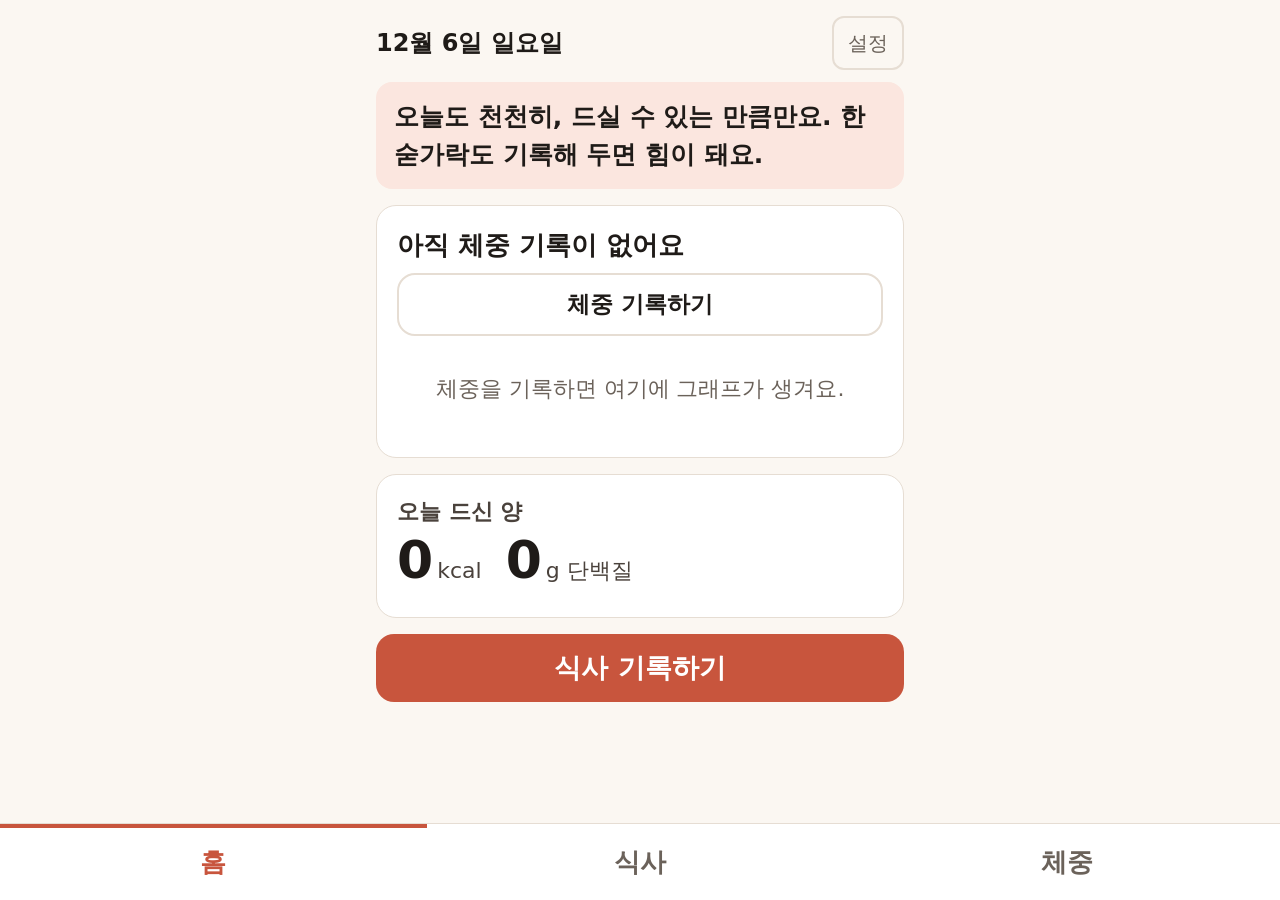
==== index.html @ 5f72e9cb "식사·체중 기록 앱 (PWA) - 홈: 지금 체중, 목표까지 남은 양, 체중 그래프, 오늘 드신 칼로리·단백질과 칭찬 - 식사 기록: 음식 검색, 즐겨찾기, 양 고르기(그릇/그램)" ====
<!doctype html>
<html lang="ko">
<head>
  <meta charset="utf-8">
  <meta name="viewport" content="width=device-width, initial-scale=1, viewport-fit=cover">
  <title>엄마 식사 기록</title>
  <meta name="theme-color" content="#c8553d">
  <link rel="manifest" href="manifest.webmanifest">
  <link rel="icon" href="icons/icon-192.png">
  <link rel="apple-touch-icon" href="icons/icon-192.png">
  <meta name="apple-mobile-web-app-capable" content="yes">
  <meta name="apple-mobile-web-app-title" content="식사 기록">
  <link rel="stylesheet" href="app.css">
</head>
<body>
  <main id="view" class="view"></main>
  <div id="sheet" class="sheet" hidden></div>
  <div id="toast" class="toast" role="status" aria-live="polite" hidden></div>
  <nav class="tabbar" aria-label="메뉴">
    <a href="#home">홈</a>
    <a href="#meal">식사</a>
    <a href="#weight">체중</a>
  </nav>
  <script type="module" src="js/app.js"></script>
</body>
</html>
---- app.css ----
:root {
  --bg: #fbf7f2;
  --surface: #ffffff;
  --ink: #1f1b18;
  --ink-2: #4a423c;
  --muted: #6b625a;
  --line: #e6ddd3;
  --accent: #c8553d;
  --accent-ink: #ffffff;
  --accent-soft: #fbe6df;
  --chart-line: #2f6f8f;
  --goal-band: #d8ecd9;
  --goal-ink: #2e6b35;
  --k-low-bg: #e3f1e4;   --k-low: #245c2b;
  --k-mid-bg: #fdf1d6;   --k-mid: #6d4f00;
  --k-high-bg: #fde3dc;  --k-high: #8a2b16;
  --k-unk-bg: #ececec;   --k-unk: #444444;
  color-scheme: light;
}
@media (prefers-color-scheme: dark) {
  :root:not([data-theme="light"]) {
    --bg: #1b1816; --surface: #26221f; --ink: #f4eee8; --ink-2: #ddd4cb; --muted: #b3a89d;
    --line: #3d3631; --accent: #e07a62; --accent-ink: #1b1816; --accent-soft: #3a2621;
    --chart-line: #7fbfdc; --goal-band: #233a26; --goal-ink: #9fd6a5;
    --k-low-bg: #1f3522; --k-low: #a8dcae; --k-mid-bg: #3a3017; --k-mid: #f0d590;
    --k-high-bg: #43221a; --k-high: #f6b2a0; --k-unk-bg: #333; --k-unk: #ddd;
    color-scheme: dark;
  }
}

* { box-sizing: border-box; }
html { font-size: 20px; -webkit-text-size-adjust: 100%; }
body {
  margin: 0;
  background: var(--bg);
  color: var(--ink);
  font-family: system-ui, -apple-system, "Apple SD Gothic Neo", "Malgun Gothic", "Noto Sans KR", sans-serif;
  font-size: 1.1rem;  /* 22px */
  line-height: 1.5;
  word-break: keep-all;
}
body.sheet-open { overflow: hidden; }

.view {
  max-width: 560px;
  margin: 0 auto;
  padding: 16px 16px calc(110px + env(safe-area-inset-bottom));
}
h1 { font-size: 1.6rem; margin: 8px 0 16px; }
h2 { font-size: 1.25rem; margin: 24px 0 10px; }
.card h2:first-child { margin-top: 0; }
p { margin: 0 0 8px; }
.muted { color: var(--muted); }
.small { font-size: 0.95rem; }

.top { display: flex; align-items: center; justify-content: space-between; gap: 12px; }
.top h1 { margin: 8px 0; }
.date { font-size: 1.2rem; font-weight: 700; margin: 0; }
.settings-link {
  color: var(--muted); font-size: 1rem; text-decoration: none;
  padding: 10px 14px; border: 2px solid var(--line); border-radius: 12px; min-height: 48px;
  display: inline-flex; align-items: center;
}

.cheer {
  font-size: 1.25rem; font-weight: 600; line-height: 1.5;
  background: var(--accent-soft); color: var(--ink);
  padding: 16px 18px; border-radius: 16px; margin: 12px 0 16px;
}

.card {
  background: var(--surface); border: 1px solid var(--line); border-radius: 20px;
  padding: 20px; margin-bottom: 16px;
}
.label { font-size: 1.1rem; color: var(--ink-2); font-weight: 600; margin-bottom: 4px; }
.label .sub { font-weight: 400; color: var(--muted); font-size: 1rem; }
.big-label { font-size: 1.3rem; font-weight: 700; }
.hero { margin: 0; line-height: 1.1; }
.hero b { font-size: 3.6rem; font-variant-numeric: tabular-nums; }
.hero span { font-size: 1.6rem; margin-left: 4px; color: var(--ink-2); }
.goal-line { font-size: 1.2rem; margin: 8px 0 4px; }
.goal-line b { color: var(--accent); font-size: 1.45rem; }

.totals { display: flex; gap: 24px; flex-wrap: wrap; margin: 4px 0 8px; }
.totals b { font-size: 2.6rem; font-variant-numeric: tabular-nums; line-height: 1.1; }
.totals span { font-size: 1.1rem; margin-left: 4px; color: var(--ink-2); }
.praise { font-size: 1.2rem; font-weight: 700; color: var(--goal-ink); }
.compare { color: var(--muted); font-size: 1rem; }

/* 버튼 */
.btn {
  display: flex; align-items: center; justify-content: center; width: 100%;
  min-height: 68px; padding: 12px 18px; border-radius: 18px;
  font: inherit; font-size: 1.35rem; font-weight: 700; text-decoration: none; cursor: pointer;
  border: 2px solid transparent;
}
.btn-primary { background: var(--accent); color: var(--accent-ink); margin: 16px 0 8px; }
.btn-secondary { background: var(--surface); color: var(--ink); border-color: var(--line); margin: 8px 0; font-size: 1.15rem; min-height: 60px; }
.btn-text {
  background: none; border: none; color: var(--muted); font: inherit; font-size: 1rem;
  text-decoration: underline; padding: 12px 8px; min-height: 48px; cursor: pointer;
}
button:focus-visible, a:focus-visible, input:focus-visible { outline: 3px solid var(--chart-line); outline-offset: 2px; }

.chips { display: flex; flex-wrap: wrap; gap: 10px; margin: 6px 0 8px; }
.chip {
  min-height: 56px; padding: 8px 18px; border-radius: 28px; font: inherit; font-size: 1.15rem;
  background: var(--surface); color: var(--ink); border: 2px solid var(--line); cursor: pointer;
}
.chip.on { background: var(--accent); color: var(--accent-ink); border-color: var(--accent); font-weight: 700; }
.chips.small .chip { min-height: 48px; font-size: 1rem; padding: 6px 14px; }

/* 그래프 */
.chart-box { position: relative; margin-top: 12px; }
.chart { display: block; width: 100%; height: auto; touch-action: pan-y; }
.chart .grid { stroke: var(--line); stroke-width: 1; }
.chart .tick { fill: var(--muted); font-size: 16px; }
.chart .goal-band { fill: var(--goal-band); }
.chart .goal-label { fill: var(--goal-ink); font-size: 16px; font-weight: 700; }
.chart .line { fill: none; stroke: var(--chart-line); stroke-width: 3; stroke-linejoin: round; stroke-linecap: round; }
.chart .dot { fill: var(--chart-line); stroke: var(--surface); stroke-width: 2; }
.chart .focus { fill: none; stroke: var(--chart-line); stroke-width: 2.5; }
.chart .last-label { fill: var(--ink); font-size: 18px; font-weight: 700; }
.chart-tip {
  position: absolute; transform: translateX(-50%); pointer-events: none;
  background: var(--ink); color: var(--bg); padding: 6px 12px; border-radius: 10px;
  font-size: 1.05rem; font-weight: 700; white-space: nowrap;
}
.chart-empty { color: var(--muted); padding: 24px 0; text-align: center; }

/* 식사 */
.fav-grid { display: grid; grid-template-columns: 1fr 1fr; gap: 10px; }
.fav {
  min-height: 72px; padding: 10px; border-radius: 16px; font: inherit; font-size: 1.2rem; font-weight: 700;
  background: var(--surface); color: var(--ink); border: 2px solid var(--accent); cursor: pointer;
}
.search {
  width: 100%; min-height: 64px; padding: 12px 16px; font: inherit; font-size: 1.25rem;
  border: 2px solid var(--line); border-radius: 16px; background: var(--surface); color: var(--ink);
}
.results, .list, .serv-list { list-style: none; padding: 0; margin: 8px 0 0; }
.result {
  display: block; width: 100%; text-align: left; min-height: 64px; padding: 12px 14px;
  font: inherit; font-size: 1.2rem; color: var(--ink); background: var(--surface);
  border: 1px solid var(--line); border-radius: 14px; margin-bottom: 8px; cursor: pointer;
}
.rest { display: block; color: var(--muted); font-size: 1rem; font-weight: 400; }
.list li {
  display: flex; align-items: center; justify-content: space-between; gap: 8px;
  padding: 12px 0; border-bottom: 1px solid var(--line);
}
.li-main { display: flex; flex-direction: column; gap: 2px; }
.li-main span { color: var(--ink-2); font-size: 1rem; }

.kbadge { display: inline-block; align-self: flex-start; padding: 2px 12px; border-radius: 12px; font-size: 0.95rem; font-weight: 700; margin-top: 4px; }
.k-low { background: var(--k-low-bg); color: var(--k-low); }
.k-mid { background: var(--k-mid-bg); color: var(--k-mid); }
.k-high { background: var(--k-high-bg); color: var(--k-high); }
.k-unknown { background: var(--k-unk-bg); color: var(--k-unk); }

/* 양 고르기 창 */
.sheet {
  position: fixed; inset: 0; z-index: 20; background: rgba(0, 0, 0, 0.45);
  display: flex; align-items: flex-end; justify-content: center;
}
.sheet[hidden] { display: none; }
.sheet-body {
  background: var(--bg); width: 100%; max-width: 560px; max-height: 100%; overflow-y: auto;
  border-radius: 24px 24px 0 0; padding: 20px 16px calc(20px + env(safe-area-inset-bottom));
}
.sheet-body h2 { margin: 0; font-size: 1.5rem; }
.sheet-body .label { margin-top: 14px; }
.amounts { display: grid; grid-template-columns: 1fr 1fr; gap: 10px; }
.amount {
  min-height: 72px; border-radius: 16px; font: inherit; font-size: 1.3rem; font-weight: 700;
  background: var(--surface); color: var(--ink); border: 2px solid var(--line); cursor: pointer;
  display: flex; flex-direction: column; align-items: center; justify-content: center;
}
.amount small { font-size: 0.9rem; font-weight: 400; color: var(--muted); }
.amount.on { border-color: var(--accent); background: var(--accent-soft); box-shadow: inset 0 0 0 2px var(--accent); }
.result-box { background: var(--surface); border-radius: 16px; padding: 14px 16px; margin-top: 14px; border: 1px solid var(--line); }
.result-box p:first-child { font-size: 1.25rem; }
.result-box b { font-size: 1.6rem; }
.knote { border-radius: 12px; padding: 10px 14px; margin: 10px 0 0; font-size: 1.1rem; font-weight: 600; }
.sheet-row { display: grid; grid-template-columns: 1fr 1fr; gap: 10px; }
.fine { margin-top: 12px; font-size: 1rem; }
.fine summary { color: var(--muted); min-height: 48px; display: flex; align-items: center; cursor: pointer; }
.fine label { display: block; margin: 8px 0; }

input[type="number"], .date-input {
  font: inherit; font-size: 1.15rem; padding: 8px 10px; min-height: 52px; width: 6.5em;
  border: 2px solid var(--line); border-radius: 12px; background: var(--surface); color: var(--ink);
}
.date-input { width: 100%; margin-bottom: 8px; }
.text-input {
  width: 100%; font: inherit; font-size: 1.15rem; padding: 8px 12px; min-height: 52px;
  border: 2px solid var(--line); border-radius: 12px; background: var(--surface); color: var(--ink);
}
.goal-line a { color: var(--accent); font-weight: 700; }

/* 체중 */
.stepper { display: flex; align-items: center; gap: 8px; margin: 6px 0 14px; }
.step {
  width: 64px; height: 64px; flex: none; border-radius: 50%; font-size: 2rem; line-height: 1;
  background: var(--surface); color: var(--ink); border: 2px solid var(--line); cursor: pointer;
}
.kg-input { flex: 1; min-width: 0; display: flex; align-items: center; justify-content: center; gap: 4px; }
.kg-input input {
  width: 100%; min-width: 0; padding: 4px; text-align: center; font-size: 2.2rem; font-weight: 700; min-height: 72px;
  -moz-appearance: textfield; appearance: textfield;
}
.kg-input span { font-size: 1.2rem; }
input::-webkit-outer-spin-button, input::-webkit-inner-spin-button { -webkit-appearance: none; margin: 0; }

/* 설정 */
.pair { display: flex; align-items: center; gap: 8px; }
.pair input { width: 4.2em; }
.row { display: block; margin: 10px 0; }
.notice { background: var(--k-mid-bg); color: var(--k-mid); padding: 12px 14px; border-radius: 12px; font-weight: 700; }
.serv-list li { display: flex; flex-direction: column; gap: 4px; padding: 10px 0; border-bottom: 1px solid var(--line); }
.serv-list input { width: 5em; }
.file-btn { cursor: pointer; }
.source p { font-size: 1rem; }

/* 하단 메뉴 */
.tabbar {
  position: fixed; left: 0; right: 0; bottom: 0; z-index: 10;
  display: grid; grid-template-columns: repeat(3, 1fr);
  background: var(--surface); border-top: 1px solid var(--line);
  padding-bottom: env(safe-area-inset-bottom);
}
.tabbar a {
  display: flex; align-items: center; justify-content: center; min-height: 76px;
  font-size: 1.3rem; font-weight: 700; color: var(--muted); text-decoration: none;
}
.tabbar a.on { color: var(--accent); box-shadow: inset 0 4px 0 var(--accent); }

.toast {
  position: fixed; left: 50%; bottom: calc(96px + env(safe-area-inset-bottom)); transform: translateX(-50%);
  z-index: 30; background: var(--ink); color: var(--bg); padding: 14px 22px; border-radius: 16px;
  font-size: 1.2rem; font-weight: 700; max-width: calc(100% - 32px); text-align: center;
}
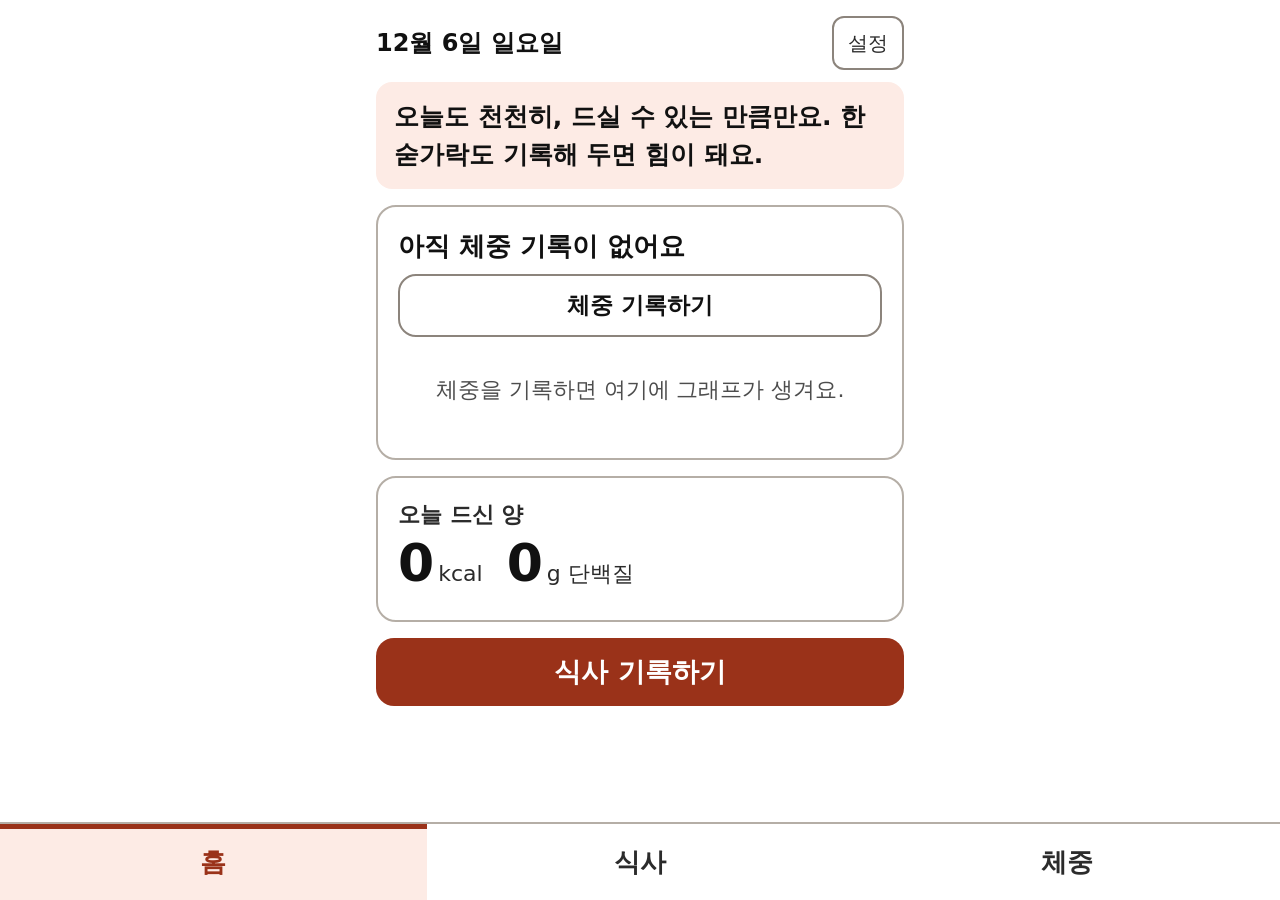
==== commit 1530db32: "밝은 테마로 변경 - 항상 밝은 화면: 다크 모드 색 제거, color-scheme을 only light로 해서 폰이 다크 모드여도 어둡게 바뀌지 않게 함 - 흰 배경에 진한 글씨" ====
--- a/index.html
+++ b/index.html
@@ -4,7 +4,8 @@
   <meta charset="utf-8">
   <meta name="viewport" content="width=device-width, initial-scale=1, viewport-fit=cover">
   <title>엄마 식사 기록</title>
-  <meta name="theme-color" content="#c8553d">
+  <meta name="theme-color" content="#ffffff">
+  <meta name="color-scheme" content="only light">
   <link rel="manifest" href="manifest.webmanifest">
   <link rel="icon" href="icons/icon-192.png">
   <link rel="apple-touch-icon" href="icons/icon-192.png">
--- a/app.css
+++ b/app.css
@@ -1,31 +1,25 @@
 :root {
-  --bg: #fbf7f2;
+  /* 항상 밝은 화면. 글자 대비는 모두 7:1 이상, 버튼·입력칸 테두리는 3:1 이상 */
+  --bg: #ffffff;
   --surface: #ffffff;
-  --ink: #1f1b18;
-  --ink-2: #4a423c;
-  --muted: #6b625a;
-  --line: #e6ddd3;
-  --accent: #c8553d;
+  --ink: #111111;
+  --ink-2: #2b2b2b;
+  --muted: #4d4d4d;
+  --line: #b5aea6;      /* 카드·목록 구분선 */
+  --control: #8c847c;   /* 버튼·입력칸 테두리 */
+  --grid: #d6d0ca;      /* 그래프 눈금선 */
+  --accent: #9a3219;
   --accent-ink: #ffffff;
-  --accent-soft: #fbe6df;
-  --chart-line: #2f6f8f;
-  --goal-band: #d8ecd9;
-  --goal-ink: #2e6b35;
-  --k-low-bg: #e3f1e4;   --k-low: #245c2b;
-  --k-mid-bg: #fdf1d6;   --k-mid: #6d4f00;
-  --k-high-bg: #fde3dc;  --k-high: #8a2b16;
-  --k-unk-bg: #ececec;   --k-unk: #444444;
-  color-scheme: light;
-}
-@media (prefers-color-scheme: dark) {
-  :root:not([data-theme="light"]) {
-    --bg: #1b1816; --surface: #26221f; --ink: #f4eee8; --ink-2: #ddd4cb; --muted: #b3a89d;
-    --line: #3d3631; --accent: #e07a62; --accent-ink: #1b1816; --accent-soft: #3a2621;
-    --chart-line: #7fbfdc; --goal-band: #233a26; --goal-ink: #9fd6a5;
-    --k-low-bg: #1f3522; --k-low: #a8dcae; --k-mid-bg: #3a3017; --k-mid: #f0d590;
-    --k-high-bg: #43221a; --k-high: #f6b2a0; --k-unk-bg: #333; --k-unk: #ddd;
-    color-scheme: dark;
-  }
+  --accent-soft: #fdebe5;
+  --chart-line: #1d5f80;
+  --goal-band: #d9efdc;
+  --goal-ink: #1b5524;
+  --k-low-bg: #e2f2e4;   --k-low: #14501f;
+  --k-mid-bg: #fff1cc;   --k-mid: #5c4000;
+  --k-high-bg: #fde2da;  --k-high: #8f1f0a;
+  --k-unk-bg: #ececec;   --k-unk: #333333;
+  /* 폰이 다크 모드여도 브라우저가 화면을 어둡게 바꾸지 않도록 */
+  color-scheme: only light;
 }
 
 * { box-sizing: border-box; }
@@ -57,8 +51,8 @@
 .top h1 { margin: 8px 0; }
 .date { font-size: 1.2rem; font-weight: 700; margin: 0; }
 .settings-link {
-  color: var(--muted); font-size: 1rem; text-decoration: none;
-  padding: 10px 14px; border: 2px solid var(--line); border-radius: 12px; min-height: 48px;
+  color: var(--ink-2); font-size: 1rem; text-decoration: none;
+  padding: 10px 14px; border: 2px solid var(--control); border-radius: 12px; min-height: 48px;
   display: inline-flex; align-items: center;
 }
 
@@ -69,7 +63,7 @@
 }
 
 .card {
-  background: var(--surface); border: 1px solid var(--line); border-radius: 20px;
+  background: var(--surface); border: 2px solid var(--line); border-radius: 20px;
   padding: 20px; margin-bottom: 16px;
 }
 .label { font-size: 1.1rem; color: var(--ink-2); font-weight: 600; margin-bottom: 4px; }
@@ -95,7 +89,7 @@
   border: 2px solid transparent;
 }
 .btn-primary { background: var(--accent); color: var(--accent-ink); margin: 16px 0 8px; }
-.btn-secondary { background: var(--surface); color: var(--ink); border-color: var(--line); margin: 8px 0; font-size: 1.15rem; min-height: 60px; }
+.btn-secondary { background: var(--surface); color: var(--ink); border-color: var(--control); margin: 8px 0; font-size: 1.15rem; min-height: 60px; }
 .btn-text {
   background: none; border: none; color: var(--muted); font: inherit; font-size: 1rem;
   text-decoration: underline; padding: 12px 8px; min-height: 48px; cursor: pointer;
@@ -105,7 +99,7 @@
 .chips { display: flex; flex-wrap: wrap; gap: 10px; margin: 6px 0 8px; }
 .chip {
   min-height: 56px; padding: 8px 18px; border-radius: 28px; font: inherit; font-size: 1.15rem;
-  background: var(--surface); color: var(--ink); border: 2px solid var(--line); cursor: pointer;
+  background: var(--surface); color: var(--ink); border: 2px solid var(--control); cursor: pointer;
 }
 .chip.on { background: var(--accent); color: var(--accent-ink); border-color: var(--accent); font-weight: 700; }
 .chips.small .chip { min-height: 48px; font-size: 1rem; padding: 6px 14px; }
@@ -113,7 +107,7 @@
 /* 그래프 */
 .chart-box { position: relative; margin-top: 12px; }
 .chart { display: block; width: 100%; height: auto; touch-action: pan-y; }
-.chart .grid { stroke: var(--line); stroke-width: 1; }
+.chart .grid { stroke: var(--grid); stroke-width: 1; }
 .chart .tick { fill: var(--muted); font-size: 16px; }
 .chart .goal-band { fill: var(--goal-band); }
 .chart .goal-label { fill: var(--goal-ink); font-size: 16px; font-weight: 700; }
@@ -136,13 +130,13 @@
 }
 .search {
   width: 100%; min-height: 64px; padding: 12px 16px; font: inherit; font-size: 1.25rem;
-  border: 2px solid var(--line); border-radius: 16px; background: var(--surface); color: var(--ink);
+  border: 2px solid var(--control); border-radius: 16px; background: var(--surface); color: var(--ink);
 }
 .results, .list, .serv-list { list-style: none; padding: 0; margin: 8px 0 0; }
 .result {
   display: block; width: 100%; text-align: left; min-height: 64px; padding: 12px 14px;
   font: inherit; font-size: 1.2rem; color: var(--ink); background: var(--surface);
-  border: 1px solid var(--line); border-radius: 14px; margin-bottom: 8px; cursor: pointer;
+  border: 2px solid var(--control); border-radius: 14px; margin-bottom: 8px; cursor: pointer;
 }
 .rest { display: block; color: var(--muted); font-size: 1rem; font-weight: 400; }
 .list li {
@@ -173,10 +167,10 @@
 .amounts { display: grid; grid-template-columns: 1fr 1fr; gap: 10px; }
 .amount {
   min-height: 72px; border-radius: 16px; font: inherit; font-size: 1.3rem; font-weight: 700;
-  background: var(--surface); color: var(--ink); border: 2px solid var(--line); cursor: pointer;
+  background: var(--surface); color: var(--ink); border: 2px solid var(--control); cursor: pointer;
   display: flex; flex-direction: column; align-items: center; justify-content: center;
 }
-.amount small { font-size: 0.9rem; font-weight: 400; color: var(--muted); }
+.amount small { font-size: 0.95rem; font-weight: 400; color: var(--muted); }
 .amount.on { border-color: var(--accent); background: var(--accent-soft); box-shadow: inset 0 0 0 2px var(--accent); }
 .result-box { background: var(--surface); border-radius: 16px; padding: 14px 16px; margin-top: 14px; border: 1px solid var(--line); }
 .result-box p:first-child { font-size: 1.25rem; }
@@ -189,12 +183,12 @@
 
 input[type="number"], .date-input {
   font: inherit; font-size: 1.15rem; padding: 8px 10px; min-height: 52px; width: 6.5em;
-  border: 2px solid var(--line); border-radius: 12px; background: var(--surface); color: var(--ink);
+  border: 2px solid var(--control); border-radius: 12px; background: var(--surface); color: var(--ink);
 }
 .date-input { width: 100%; margin-bottom: 8px; }
 .text-input {
   width: 100%; font: inherit; font-size: 1.15rem; padding: 8px 12px; min-height: 52px;
-  border: 2px solid var(--line); border-radius: 12px; background: var(--surface); color: var(--ink);
+  border: 2px solid var(--control); border-radius: 12px; background: var(--surface); color: var(--ink);
 }
 .goal-line a { color: var(--accent); font-weight: 700; }
 
@@ -202,7 +196,7 @@
 .stepper { display: flex; align-items: center; gap: 8px; margin: 6px 0 14px; }
 .step {
   width: 64px; height: 64px; flex: none; border-radius: 50%; font-size: 2rem; line-height: 1;
-  background: var(--surface); color: var(--ink); border: 2px solid var(--line); cursor: pointer;
+  background: var(--surface); color: var(--ink); border: 2px solid var(--control); cursor: pointer;
 }
 .kg-input { flex: 1; min-width: 0; display: flex; align-items: center; justify-content: center; gap: 4px; }
 .kg-input input {
@@ -226,14 +220,14 @@
 .tabbar {
   position: fixed; left: 0; right: 0; bottom: 0; z-index: 10;
   display: grid; grid-template-columns: repeat(3, 1fr);
-  background: var(--surface); border-top: 1px solid var(--line);
+  background: var(--surface); border-top: 2px solid var(--line);
   padding-bottom: env(safe-area-inset-bottom);
 }
 .tabbar a {
   display: flex; align-items: center; justify-content: center; min-height: 76px;
-  font-size: 1.3rem; font-weight: 700; color: var(--muted); text-decoration: none;
-}
-.tabbar a.on { color: var(--accent); box-shadow: inset 0 4px 0 var(--accent); }
+  font-size: 1.3rem; font-weight: 700; color: var(--ink-2); text-decoration: none;
+}
+.tabbar a.on { color: var(--accent); background: var(--accent-soft); box-shadow: inset 0 5px 0 var(--accent); }
 
 .toast {
   position: fixed; left: 50%; bottom: calc(96px + env(safe-area-inset-bottom)); transform: translateX(-50%);
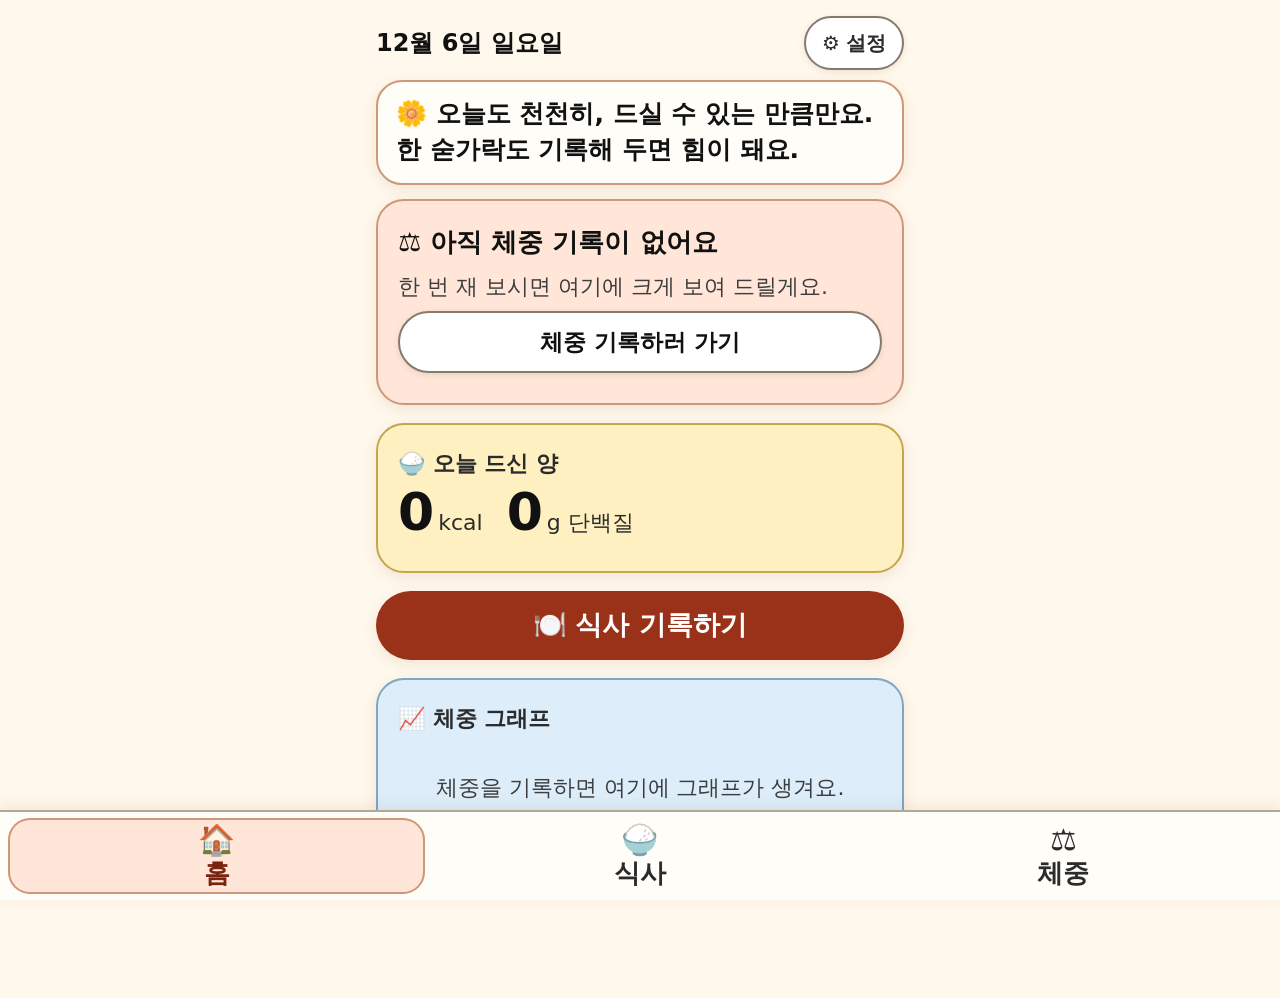
==== commit 074500db: "따뜻하고 귀여운 디자인으로 변경 - 크림색 바탕에 복숭아·연두·하늘·노랑 파스텔 카드, 둥근 카드·버튼, 은은한 그림자 - 즐겨찾기·검색 결과·오늘 드신 음식·메뉴에 음식에 맞는 " ====
--- a/index.html
+++ b/index.html
@@ -4,7 +4,7 @@
   <meta charset="utf-8">
   <meta name="viewport" content="width=device-width, initial-scale=1, viewport-fit=cover">
   <title>엄마 식사 기록</title>
-  <meta name="theme-color" content="#ffffff">
+  <meta name="theme-color" content="#fff8ec">
   <meta name="color-scheme" content="only light">
   <link rel="manifest" href="manifest.webmanifest">
   <link rel="icon" href="icons/icon-192.png">
@@ -17,10 +17,11 @@
   <main id="view" class="view"></main>
   <div id="sheet" class="sheet" hidden></div>
   <div id="toast" class="toast" role="status" aria-live="polite" hidden></div>
+  <div id="celebrate" class="celebrate" role="status" aria-live="polite" hidden></div>
   <nav class="tabbar" aria-label="메뉴">
-    <a href="#home">홈</a>
-    <a href="#meal">식사</a>
-    <a href="#weight">체중</a>
+    <a href="#home"><span class="tab-emoji" aria-hidden="true">🏠</span>홈</a>
+    <a href="#meal"><span class="tab-emoji" aria-hidden="true">🍚</span>식사</a>
+    <a href="#weight"><span class="tab-emoji" aria-hidden="true">⚖️</span>체중</a>
   </nav>
   <script type="module" src="js/app.js"></script>
 </body>
--- a/app.css
+++ b/app.css
@@ -1,16 +1,24 @@
 :root {
-  /* 항상 밝은 화면. 글자 대비는 모두 7:1 이상, 버튼·입력칸 테두리는 3:1 이상 */
-  --bg: #ffffff;
-  --surface: #ffffff;
+  /* 따뜻한 크림 바탕에 파스텔 카드. 항상 밝은 화면.
+     글자 대비는 모두 7:1 이상, 버튼·입력칸 테두리는 3:1 이상 (tools/measure.py 로 확인) */
+  --bg: #fff8ec;          /* 크림 */
+  --surface: #ffffff;     /* 버튼·입력칸 */
+  --card: #fffdf8;        /* 기본 카드 */
+  --peach: #ffe6d8;   --peach-line: #cf977a;
+  --mint: #e5f3d6;    --mint-line: #86a96b;
+  --sky: #ddeefa;     --sky-line: #7fa6c4;
+  --butter: #fff0c2;  --butter-line: #c4a64c;
+  --cream-line: #b3a796;
   --ink: #111111;
   --ink-2: #2b2b2b;
-  --muted: #4d4d4d;
-  --line: #b5aea6;      /* 카드·목록 구분선 */
-  --control: #8c847c;   /* 버튼·입력칸 테두리 */
-  --grid: #d6d0ca;      /* 그래프 눈금선 */
-  --accent: #9a3219;
+  --muted: #3d3d3d;
+  --control: #857a70;     /* 버튼·입력칸 테두리 */
+  --grid: #c9c1b6;        /* 그래프 눈금선 */
+  --accent: #9a3219;      /* 흰 글씨가 올라가는 버튼 바탕 */
   --accent-ink: #ffffff;
-  --accent-soft: #fdebe5;
+  --accent-text: #7a2410; /* 파스텔 위의 강조 글씨 (8:1 이상) */
+  --accent-soft: #ffe6d8;
+  --progress: #c95a35;
   --chart-line: #1d5f80;
   --goal-band: #d9efdc;
   --goal-ink: #1b5524;
@@ -18,6 +26,8 @@
   --k-mid-bg: #fff1cc;   --k-mid: #5c4000;
   --k-high-bg: #fde2da;  --k-high: #8f1f0a;
   --k-unk-bg: #ececec;   --k-unk: #333333;
+  --shadow: 0 4px 14px rgba(140, 90, 50, 0.12);
+  --shadow-press: 0 2px 6px rgba(140, 90, 50, 0.14);
   /* 폰이 다크 모드여도 브라우저가 화면을 어둡게 바꾸지 않도록 */
   color-scheme: only light;
 }
@@ -38,7 +48,7 @@
 .view {
   max-width: 560px;
   margin: 0 auto;
-  padding: 16px 16px calc(110px + env(safe-area-inset-bottom));
+  padding: 16px 16px calc(120px + env(safe-area-inset-bottom));
 }
 h1 { font-size: 1.6rem; margin: 8px 0 16px; }
 h2 { font-size: 1.25rem; margin: 24px 0 10px; }
@@ -46,34 +56,58 @@
 p { margin: 0 0 8px; }
 .muted { color: var(--muted); }
 .small { font-size: 0.95rem; }
+.emo { font-style: normal; }
 
 .top { display: flex; align-items: center; justify-content: space-between; gap: 12px; }
 .top h1 { margin: 8px 0; }
 .date { font-size: 1.2rem; font-weight: 700; margin: 0; }
 .settings-link {
-  color: var(--ink-2); font-size: 1rem; text-decoration: none;
-  padding: 10px 14px; border: 2px solid var(--control); border-radius: 12px; min-height: 48px;
-  display: inline-flex; align-items: center;
+  color: var(--ink-2); font-size: 1rem; font-weight: 600; text-decoration: none;
+  padding: 10px 16px; border: 2px solid var(--control); border-radius: 999px; min-height: 54px;
+  display: inline-flex; align-items: center; gap: 6px; background: var(--surface); box-shadow: var(--shadow-press);
 }
 
 .cheer {
-  font-size: 1.25rem; font-weight: 600; line-height: 1.5;
-  background: var(--accent-soft); color: var(--ink);
-  padding: 16px 18px; border-radius: 16px; margin: 12px 0 16px;
-}
-
+  font-size: 1.25rem; font-weight: 600; line-height: 1.45;
+  background: var(--card); color: var(--ink);
+  padding: 14px 18px; border-radius: 26px; margin: 10px 0 14px;
+  border: 2px solid var(--peach-line); box-shadow: var(--shadow);
+}
+
+/* 카드: 둥글고 은은한 그림자, 파스텔 색 */
 .card {
-  background: var(--surface); border: 2px solid var(--line); border-radius: 20px;
-  padding: 20px; margin-bottom: 16px;
-}
-.label { font-size: 1.1rem; color: var(--ink-2); font-weight: 600; margin-bottom: 4px; }
+  background: var(--card); border: 2px solid var(--cream-line); border-radius: 28px;
+  padding: 22px 20px; margin-bottom: 18px; box-shadow: var(--shadow);
+}
+.card-peach { background: var(--peach); border-color: var(--peach-line); }
+.card-mint { background: var(--mint); border-color: var(--mint-line); }
+.card-sky { background: var(--sky); border-color: var(--sky-line); }
+.card-butter { background: var(--butter); border-color: var(--butter-line); }
+.card-cream { background: var(--card); border-color: var(--cream-line); }
+
+.label { font-size: 1.1rem; color: var(--ink-2); font-weight: 700; margin-bottom: 4px; }
 .label .sub { font-weight: 400; color: var(--muted); font-size: 1rem; }
 .big-label { font-size: 1.3rem; font-weight: 700; }
 .hero { margin: 0; line-height: 1.1; }
 .hero b { font-size: 3.6rem; font-variant-numeric: tabular-nums; }
 .hero span { font-size: 1.6rem; margin-left: 4px; color: var(--ink-2); }
-.goal-line { font-size: 1.2rem; margin: 8px 0 4px; }
-.goal-line b { color: var(--accent); font-size: 1.45rem; }
+.goal-line { font-size: 1.2rem; margin: 6px 0 2px; line-height: 1.35; }
+.goal-line b { color: var(--accent-text); font-size: 2rem; }
+.goal-line a { color: var(--accent-text); font-weight: 700; }
+
+/* 목표까지 진행 막대 */
+.progress {
+  position: relative; height: 34px; margin: 10px 34px 6px 0;
+  background: var(--surface); border: 2px solid var(--peach-line); border-radius: 999px;
+}
+.progress-fill {
+  position: relative; height: 100%; min-width: 30px;
+  background: var(--progress); border-radius: 999px;
+}
+.progress-mark { position: absolute; right: -6px; top: 50%; transform: translateY(-50%); font-size: 1.5rem; line-height: 1; }
+.progress-goal { position: absolute; right: -34px; top: 50%; transform: translateY(-50%); font-size: 1.6rem; line-height: 1; }
+.progress-text { font-size: 1.1rem; color: var(--ink-2); margin: 0; }
+.progress-text b { color: var(--accent-text); font-size: 1.3rem; }
 
 .totals { display: flex; gap: 24px; flex-wrap: wrap; margin: 4px 0 8px; }
 .totals b { font-size: 2.6rem; font-variant-numeric: tabular-nums; line-height: 1.1; }
@@ -81,15 +115,19 @@
 .praise { font-size: 1.2rem; font-weight: 700; color: var(--goal-ink); }
 .compare { color: var(--muted); font-size: 1rem; }
 
-/* 버튼 */
+/* 버튼: 둥글게 */
 .btn {
-  display: flex; align-items: center; justify-content: center; width: 100%;
-  min-height: 68px; padding: 12px 18px; border-radius: 18px;
+  display: flex; align-items: center; justify-content: center; gap: 8px; width: 100%;
+  min-height: 68px; padding: 12px 18px; border-radius: 999px;
   font: inherit; font-size: 1.35rem; font-weight: 700; text-decoration: none; cursor: pointer;
   border: 2px solid transparent;
 }
-.btn-primary { background: var(--accent); color: var(--accent-ink); margin: 16px 0 8px; }
-.btn-secondary { background: var(--surface); color: var(--ink); border-color: var(--control); margin: 8px 0; font-size: 1.15rem; min-height: 60px; }
+.btn-primary { background: var(--accent); color: var(--accent-ink); margin: 16px 0 18px; box-shadow: var(--shadow); }
+.btn-secondary {
+  background: var(--surface); color: var(--ink); border-color: var(--control); margin: 8px 0;
+  font-size: 1.15rem; min-height: 60px; box-shadow: var(--shadow-press);
+}
+.btn:active { transform: translateY(1px); box-shadow: none; }
 .btn-text {
   background: none; border: none; color: var(--muted); font: inherit; font-size: 1rem;
   text-decoration: underline; padding: 12px 8px; min-height: 48px; cursor: pointer;
@@ -98,11 +136,11 @@
 
 .chips { display: flex; flex-wrap: wrap; gap: 10px; margin: 6px 0 8px; }
 .chip {
-  min-height: 56px; padding: 8px 18px; border-radius: 28px; font: inherit; font-size: 1.15rem;
+  min-height: 56px; padding: 8px 20px; border-radius: 999px; font: inherit; font-size: 1.15rem;
   background: var(--surface); color: var(--ink); border: 2px solid var(--control); cursor: pointer;
 }
 .chip.on { background: var(--accent); color: var(--accent-ink); border-color: var(--accent); font-weight: 700; }
-.chips.small .chip { min-height: 48px; font-size: 1rem; padding: 6px 14px; }
+.chips.small .chip { min-height: 48px; font-size: 1rem; padding: 6px 16px; }
 
 /* 그래프 */
 .chart-box { position: relative; margin-top: 12px; }
@@ -117,36 +155,46 @@
 .chart .last-label { fill: var(--ink); font-size: 18px; font-weight: 700; }
 .chart-tip {
   position: absolute; transform: translateX(-50%); pointer-events: none;
-  background: var(--ink); color: var(--bg); padding: 6px 12px; border-radius: 10px;
+  background: var(--ink); color: #ffffff; padding: 6px 12px; border-radius: 12px;
   font-size: 1.05rem; font-weight: 700; white-space: nowrap;
 }
 .chart-empty { color: var(--muted); padding: 24px 0; text-align: center; }
 
 /* 식사 */
-.fav-grid { display: grid; grid-template-columns: 1fr 1fr; gap: 10px; }
+.fav-grid { display: grid; grid-template-columns: 1fr 1fr; gap: 12px; }
 .fav {
-  min-height: 72px; padding: 10px; border-radius: 16px; font: inherit; font-size: 1.2rem; font-weight: 700;
-  background: var(--surface); color: var(--ink); border: 2px solid var(--accent); cursor: pointer;
-}
+  min-height: 92px; padding: 10px 8px; border-radius: 24px; font: inherit; font-size: 1.2rem; font-weight: 700;
+  color: var(--ink); border: 2px solid var(--control); cursor: pointer; box-shadow: var(--shadow-press);
+  display: flex; flex-direction: column; align-items: center; justify-content: center; gap: 2px;
+}
+.fav-peach { background: var(--peach); border-color: var(--peach-line); }
+.fav-mint { background: var(--mint); border-color: var(--mint-line); }
+.fav-sky { background: var(--sky); border-color: var(--sky-line); }
+.fav-butter { background: var(--butter); border-color: var(--butter-line); }
+.fav-emoji { font-size: 1.7rem; line-height: 1.1; }
+.fav-name { line-height: 1.3; }
 .search {
-  width: 100%; min-height: 64px; padding: 12px 16px; font: inherit; font-size: 1.25rem;
-  border: 2px solid var(--control); border-radius: 16px; background: var(--surface); color: var(--ink);
+  width: 100%; min-height: 64px; padding: 12px 20px; font: inherit; font-size: 1.25rem;
+  border: 2px solid var(--control); border-radius: 999px; background: var(--surface); color: var(--ink);
 }
 .results, .list, .serv-list { list-style: none; padding: 0; margin: 8px 0 0; }
 .result {
-  display: block; width: 100%; text-align: left; min-height: 64px; padding: 12px 14px;
+  display: flex; align-items: center; gap: 12px; width: 100%; text-align: left; min-height: 64px; padding: 12px 16px;
   font: inherit; font-size: 1.2rem; color: var(--ink); background: var(--surface);
-  border: 2px solid var(--control); border-radius: 14px; margin-bottom: 8px; cursor: pointer;
-}
+  border: 2px solid var(--control); border-radius: 22px; margin-bottom: 10px; cursor: pointer; box-shadow: var(--shadow-press);
+}
+.result > .emo, .list li > .emo { font-size: 1.6rem; flex: none; }
+.result-text { display: flex; flex-direction: column; }
 .rest { display: block; color: var(--muted); font-size: 1rem; font-weight: 400; }
 .list li {
-  display: flex; align-items: center; justify-content: space-between; gap: 8px;
-  padding: 12px 0; border-bottom: 1px solid var(--line);
-}
-.li-main { display: flex; flex-direction: column; gap: 2px; }
+  display: flex; align-items: center; justify-content: space-between; gap: 10px;
+  padding: 12px 0; border-bottom: 1px solid var(--cream-line);
+}
+.list li:last-child { border-bottom: none; }
+.li-main { display: flex; flex-direction: column; gap: 2px; flex: 1; min-width: 0; }
 .li-main span { color: var(--ink-2); font-size: 1rem; }
 
-.kbadge { display: inline-block; align-self: flex-start; padding: 2px 12px; border-radius: 12px; font-size: 0.95rem; font-weight: 700; margin-top: 4px; }
+.kbadge { display: inline-block; align-self: flex-start; padding: 2px 12px; border-radius: 999px; font-size: 0.95rem; font-weight: 700; margin-top: 4px; }
 .k-low { background: var(--k-low-bg); color: var(--k-low); }
 .k-mid { background: var(--k-mid-bg); color: var(--k-mid); }
 .k-high { background: var(--k-high-bg); color: var(--k-high); }
@@ -154,49 +202,52 @@
 
 /* 양 고르기 창 */
 .sheet {
-  position: fixed; inset: 0; z-index: 20; background: rgba(0, 0, 0, 0.45);
+  position: fixed; inset: 0; z-index: 20; background: rgba(60, 40, 20, 0.45);
   display: flex; align-items: flex-end; justify-content: center;
 }
 .sheet[hidden] { display: none; }
 .sheet-body {
   background: var(--bg); width: 100%; max-width: 560px; max-height: 100%; overflow-y: auto;
-  border-radius: 24px 24px 0 0; padding: 20px 16px calc(20px + env(safe-area-inset-bottom));
+  border-radius: 32px 32px 0 0; padding: 22px 16px calc(20px + env(safe-area-inset-bottom));
+  box-shadow: 0 -6px 20px rgba(140, 90, 50, 0.18);
 }
 .sheet-body h2 { margin: 0; font-size: 1.5rem; }
 .sheet-body .label { margin-top: 14px; }
 .amounts { display: grid; grid-template-columns: 1fr 1fr; gap: 10px; }
 .amount {
-  min-height: 72px; border-radius: 16px; font: inherit; font-size: 1.3rem; font-weight: 700;
+  min-height: 72px; border-radius: 22px; font: inherit; font-size: 1.3rem; font-weight: 700;
   background: var(--surface); color: var(--ink); border: 2px solid var(--control); cursor: pointer;
-  display: flex; flex-direction: column; align-items: center; justify-content: center;
+  display: flex; flex-direction: column; align-items: center; justify-content: center; box-shadow: var(--shadow-press);
 }
 .amount small { font-size: 0.95rem; font-weight: 400; color: var(--muted); }
 .amount.on { border-color: var(--accent); background: var(--accent-soft); box-shadow: inset 0 0 0 2px var(--accent); }
-.result-box { background: var(--surface); border-radius: 16px; padding: 14px 16px; margin-top: 14px; border: 1px solid var(--line); }
+.result-box {
+  background: var(--card); border-radius: 22px; padding: 14px 16px; margin-top: 14px;
+  border: 2px solid var(--cream-line);
+}
 .result-box p:first-child { font-size: 1.25rem; }
 .result-box b { font-size: 1.6rem; }
-.knote { border-radius: 12px; padding: 10px 14px; margin: 10px 0 0; font-size: 1.1rem; font-weight: 600; }
+.knote { border-radius: 16px; padding: 10px 14px; margin: 10px 0 0; font-size: 1.1rem; font-weight: 600; }
 .sheet-row { display: grid; grid-template-columns: 1fr 1fr; gap: 10px; }
 .fine { margin-top: 12px; font-size: 1rem; }
 .fine summary { color: var(--muted); min-height: 48px; display: flex; align-items: center; cursor: pointer; }
 .fine label { display: block; margin: 8px 0; }
 
 input[type="number"], .date-input {
-  font: inherit; font-size: 1.15rem; padding: 8px 10px; min-height: 52px; width: 6.5em;
-  border: 2px solid var(--control); border-radius: 12px; background: var(--surface); color: var(--ink);
+  font: inherit; font-size: 1.15rem; padding: 8px 12px; min-height: 52px; width: 6.5em;
+  border: 2px solid var(--control); border-radius: 16px; background: var(--surface); color: var(--ink);
 }
 .date-input { width: 100%; margin-bottom: 8px; }
 .text-input {
-  width: 100%; font: inherit; font-size: 1.15rem; padding: 8px 12px; min-height: 52px;
-  border: 2px solid var(--control); border-radius: 12px; background: var(--surface); color: var(--ink);
-}
-.goal-line a { color: var(--accent); font-weight: 700; }
+  width: 100%; font: inherit; font-size: 1.15rem; padding: 8px 14px; min-height: 52px;
+  border: 2px solid var(--control); border-radius: 16px; background: var(--surface); color: var(--ink);
+}
 
 /* 체중 */
 .stepper { display: flex; align-items: center; gap: 8px; margin: 6px 0 14px; }
 .step {
   width: 64px; height: 64px; flex: none; border-radius: 50%; font-size: 2rem; line-height: 1;
-  background: var(--surface); color: var(--ink); border: 2px solid var(--control); cursor: pointer;
+  background: var(--surface); color: var(--ink); border: 2px solid var(--control); cursor: pointer; box-shadow: var(--shadow-press);
 }
 .kg-input { flex: 1; min-width: 0; display: flex; align-items: center; justify-content: center; gap: 4px; }
 .kg-input input {
@@ -210,8 +261,8 @@
 .pair { display: flex; align-items: center; gap: 8px; }
 .pair input { width: 4.2em; }
 .row { display: block; margin: 10px 0; }
-.notice { background: var(--k-mid-bg); color: var(--k-mid); padding: 12px 14px; border-radius: 12px; font-weight: 700; }
-.serv-list li { display: flex; flex-direction: column; gap: 4px; padding: 10px 0; border-bottom: 1px solid var(--line); }
+.notice { background: var(--k-mid-bg); color: var(--k-mid); padding: 12px 16px; border-radius: 18px; font-weight: 700; }
+.serv-list li { display: flex; flex-direction: column; gap: 4px; padding: 10px 0; border-bottom: 1px solid var(--cream-line); }
 .serv-list input { width: 5em; }
 .file-btn { cursor: pointer; }
 .source p { font-size: 1rem; }
@@ -219,18 +270,71 @@
 /* 하단 메뉴 */
 .tabbar {
   position: fixed; left: 0; right: 0; bottom: 0; z-index: 10;
-  display: grid; grid-template-columns: repeat(3, 1fr);
-  background: var(--surface); border-top: 2px solid var(--line);
-  padding-bottom: env(safe-area-inset-bottom);
+  display: grid; grid-template-columns: repeat(3, 1fr); gap: 6px;
+  background: var(--card); border-top: 2px solid var(--cream-line);
+  padding: 6px 8px calc(6px + env(safe-area-inset-bottom));
+  box-shadow: 0 -4px 14px rgba(140, 90, 50, 0.10);
 }
 .tabbar a {
-  display: flex; align-items: center; justify-content: center; min-height: 76px;
-  font-size: 1.3rem; font-weight: 700; color: var(--ink-2); text-decoration: none;
-}
-.tabbar a.on { color: var(--accent); background: var(--accent-soft); box-shadow: inset 0 5px 0 var(--accent); }
+  display: flex; flex-direction: column; align-items: center; justify-content: center; min-height: 76px;
+  font-size: 1.3rem; font-weight: 700; color: var(--ink-2); text-decoration: none; border-radius: 22px; line-height: 1.2;
+}
+.tab-emoji { font-size: 1.5rem; line-height: 1.2; }
+.tabbar a.on { color: var(--accent-text); background: var(--peach); box-shadow: inset 0 0 0 2px var(--peach-line); }
 
 .toast {
-  position: fixed; left: 50%; bottom: calc(96px + env(safe-area-inset-bottom)); transform: translateX(-50%);
-  z-index: 30; background: var(--ink); color: var(--bg); padding: 14px 22px; border-radius: 16px;
+  position: fixed; left: 50%; bottom: calc(104px + env(safe-area-inset-bottom)); transform: translateX(-50%);
+  z-index: 30; background: var(--ink); color: #ffffff; padding: 14px 22px; border-radius: 22px;
   font-size: 1.2rem; font-weight: 700; max-width: calc(100% - 32px); text-align: center;
 }
+
+/* 기록하면 잠깐 뜨는 축하 문구 */
+.celebrate {
+  position: fixed; left: 50%; top: 38%; transform: translate(-50%, -50%); z-index: 40;
+  display: flex; flex-direction: column; align-items: center; gap: 6px;
+  min-width: 240px; max-width: calc(100% - 48px); padding: 22px 28px; text-align: center;
+  background: var(--card); color: var(--ink); border: 3px solid var(--peach-line); border-radius: 32px;
+  font-size: 1.5rem; font-weight: 800; box-shadow: 0 10px 30px rgba(140, 90, 50, 0.25);
+  pointer-events: none;
+}
+.celebrate[hidden] { display: none; }
+.celebrate-emoji { font-size: 2.6rem; line-height: 1.1; }
+.celebrate.pop { animation: pop 1.8s ease-out both; }
+@keyframes pop {
+  0% { opacity: 0; transform: translate(-50%, -50%) scale(0.7); }
+  15% { opacity: 1; transform: translate(-50%, -50%) scale(1.06); }
+  25% { transform: translate(-50%, -50%) scale(1); }
+  85% { opacity: 1; }
+  100% { opacity: 0; transform: translate(-50%, -50%) scale(1); }
+}
+@media (prefers-reduced-motion: reduce) {
+  .celebrate.pop { animation: none; }
+}
+
+/* 직접 만든 음식 · 직접 입력 음식 */
+.field { display: block; font-weight: 600; color: var(--ink-2); margin-bottom: 8px; }
+.field .text-input { margin-top: 6px; font-weight: 400; color: var(--ink); }
+input.short {
+  width: 3.6em; font: inherit; font-size: 1.15rem; padding: 8px 10px; min-height: 52px;
+  border: 2px solid var(--control); border-radius: 16px; background: var(--surface); color: var(--ink);
+}
+.serv-list input[type="number"], .fine input[type="number"] { width: 4.6em; }
+.tag {
+  display: inline-block; padding: 2px 12px; border-radius: 999px; font-size: 0.95rem; font-weight: 700;
+  background: var(--k-mid-bg); color: var(--k-mid);
+}
+.check {
+  display: flex; align-items: center; gap: 12px; min-height: 60px; margin: 8px 0;
+  font-size: 1.15rem; font-weight: 600; cursor: pointer;
+}
+.check input { width: 32px; height: 32px; accent-color: var(--accent); flex: none; }
+.btn:disabled { background: var(--k-unk-bg); color: var(--k-unk); border-color: var(--control); cursor: not-allowed; box-shadow: none; }
+.btn.danger { color: var(--k-high); border-color: var(--k-high); }
+.add-panel { border: 2px solid var(--peach-line); border-radius: 24px; padding: 14px; background: var(--peach); }
+.add-panel label { display: block; margin: 10px 0; }
+.amounts.three { grid-template-columns: 1fr 1fr 1fr; margin-top: 8px; }
+.sum-line { font-size: 1.25rem; }
+.sum-line b { font-size: 1.6rem; }
+.ing-mini { margin: 6px 0; padding-left: 1.2em; }
+.serv-list label { margin: 4px 0; }
+.serv-list small { font-size: 0.95rem; }
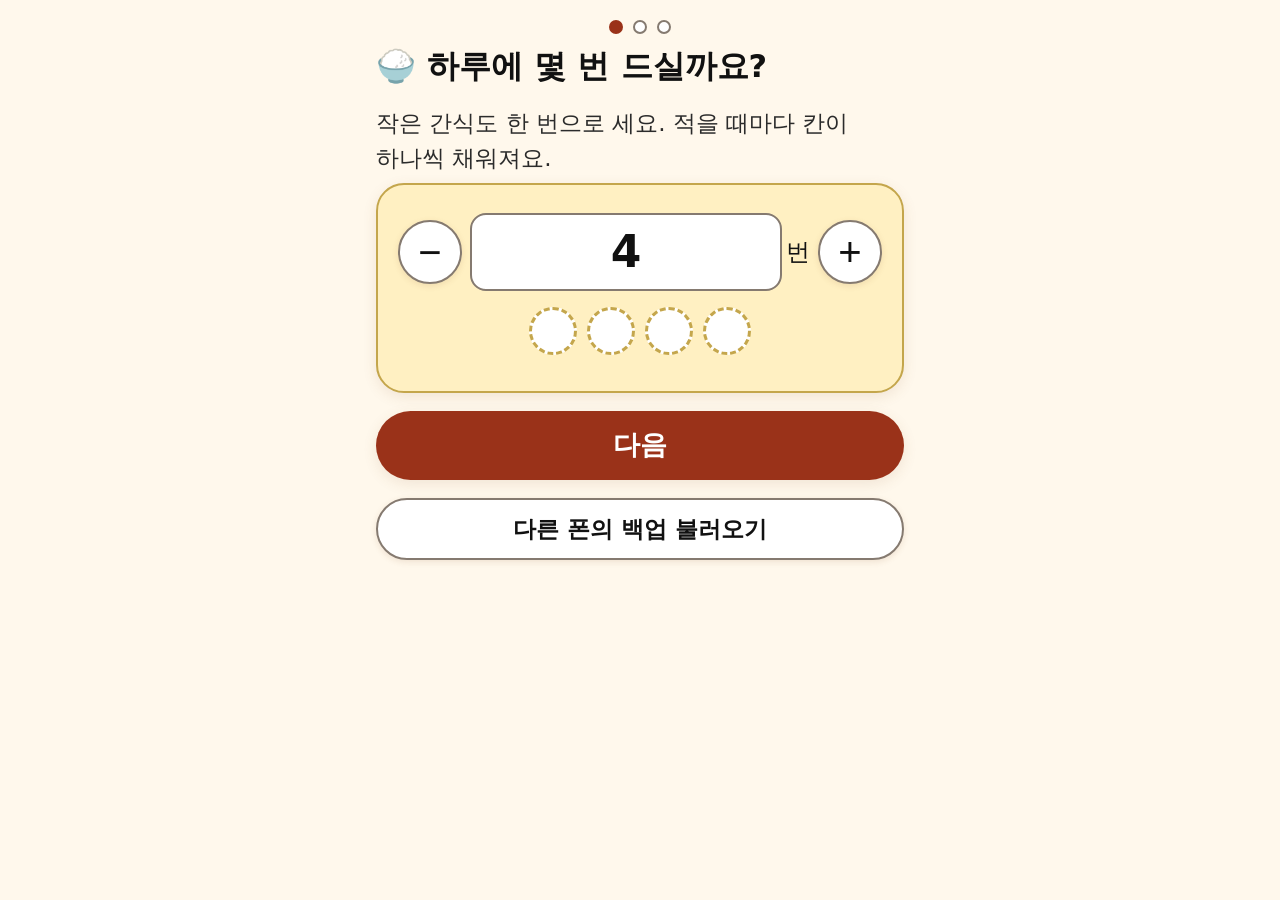
==== commit 7c2cf155: "함께 자라는 친구 키우기 방식으로 변경 - 처음 시작: 하루 최소 횟수 → 친구 고르기(토끼·병아리·곰·고양이, 직접 그린 SVG)   → 지금 몸무게·성장에 쓰는 측정 시점·목표" ====
--- a/index.html
+++ b/index.html
@@ -15,13 +15,12 @@
 </head>
 <body>
   <main id="view" class="view"></main>
-  <div id="sheet" class="sheet" hidden></div>
   <div id="toast" class="toast" role="status" aria-live="polite" hidden></div>
   <div id="celebrate" class="celebrate" role="status" aria-live="polite" hidden></div>
   <nav class="tabbar" aria-label="메뉴">
-    <a href="#home"><span class="tab-emoji" aria-hidden="true">🏠</span>홈</a>
-    <a href="#meal"><span class="tab-emoji" aria-hidden="true">🍚</span>식사</a>
-    <a href="#weight"><span class="tab-emoji" aria-hidden="true">⚖️</span>체중</a>
+    <a href="#today"><span class="tab-emoji" aria-hidden="true">🏠</span>오늘</a>
+    <a href="#records"><span class="tab-emoji" aria-hidden="true">📅</span>기록</a>
+    <a href="#settings"><span class="tab-emoji" aria-hidden="true">⚙️</span>설정</a>
   </nav>
   <script type="module" src="js/app.js"></script>
 </body>
--- a/app.css
+++ b/app.css
@@ -338,3 +338,68 @@
 .ing-mini { margin: 6px 0; padding-left: 1.2em; }
 .serv-list label { margin: 4px 0; }
 .serv-list small { font-size: 0.95rem; }
+
+/* ───── 캐릭터 키우기 ───── */
+body.onboarding .tabbar { display: none; }
+.lead { font-size: 1.15rem; color: var(--ink-2); }
+.start-dots { display: flex; gap: 10px; justify-content: center; margin: 4px 0 8px; }
+.start-dots .dot { width: 14px; height: 14px; border-radius: 50%; background: var(--surface); border: 2px solid var(--control); }
+.start-dots .dot.on { background: var(--accent); border-color: var(--accent); }
+
+.rewards { margin: 0; font-size: 1.15rem; font-weight: 700; }
+
+.pet-card { text-align: center; padding: 16px 16px 14px; }
+.bubble {
+  position: relative; display: inline-block; max-width: 100%; margin: 0 0 4px;
+  background: var(--surface); border: 2px solid var(--peach-line); border-radius: 24px;
+  padding: 12px 18px; font-size: 1.2rem; font-weight: 700; line-height: 1.45;
+}
+.bubble::after {
+  content: ''; position: absolute; left: 50%; bottom: -12px; transform: translateX(-50%);
+  border: 10px solid transparent; border-top-color: var(--peach-line); border-bottom: 0;
+}
+.pet-stage { display: flex; justify-content: center; }
+.pet-stage svg { max-width: 100%; height: auto; }
+.pet-name { font-size: 1.3rem; font-weight: 800; margin: 0; }
+.pet-level { font-size: 1.1rem; color: var(--ink-2); margin: 2px 0 6px; }
+.pet-happy .pet-body { animation: hop 1.2s ease-in-out infinite; transform-origin: 100px 190px; }
+@keyframes hop {
+  0%, 100% { transform: translateY(0); }
+  30% { transform: translateY(-8px); }
+  55% { transform: translateY(0); }
+}
+@media (prefers-reduced-motion: reduce) {
+  .pet-happy .pet-body { animation: none; }
+}
+
+.slots { display: flex; flex-wrap: wrap; gap: 10px; align-items: center; margin: 4px 0 14px; }
+.slot {
+  width: 48px; height: 48px; border-radius: 50%; border: 3px dashed var(--butter-line); background: var(--surface);
+  display: inline-flex; align-items: center; justify-content: center;
+  font-size: 1.4rem; font-weight: 800; color: #ffffff;
+}
+.slot.on { background: var(--accent); border: 3px solid var(--accent); }
+.slots.big { justify-content: center; margin-top: 16px; }
+.slot-extra { font-size: 1.2rem; font-weight: 800; color: var(--accent-text); }
+
+.note-form { display: flex; flex-direction: column; gap: 4px; }
+.note-form .text-input { min-height: 64px; font-size: 1.25rem; border-radius: 999px; padding: 12px 20px; }
+.note-form .btn-primary { margin: 6px 0 10px; }
+.quick { display: flex; flex-wrap: wrap; gap: 10px; margin: 4px 0 12px; }
+.quick-btn { background: var(--surface); }
+textarea.text-input { min-height: 104px; border-radius: 20px; resize: vertical; }
+.day-count { font-weight: 800; font-size: 1.15rem; color: var(--accent-text); white-space: nowrap; }
+
+.pet-pick { display: grid; grid-template-columns: 1fr 1fr; gap: 12px; margin: 8px 0 12px; }
+.pet-option {
+  display: flex; flex-direction: column; align-items: center; gap: 2px; padding: 10px 6px 12px;
+  border-radius: 26px; border: 2px solid var(--control); background: var(--surface); color: var(--ink);
+  font: inherit; font-size: 1.25rem; font-weight: 800; cursor: pointer; box-shadow: var(--shadow-press);
+}
+.pet-option svg { max-width: 100%; height: auto; }
+.pet-option.on { border-color: var(--accent); background: var(--peach); box-shadow: inset 0 0 0 3px var(--accent); }
+.pet-pick.small .pet-option { font-size: 1.1rem; }
+
+.celebrate svg { width: 150px; height: 150px; }
+.celebrate-title { font-size: 1.5rem; font-weight: 800; }
+.celebrate-sub { font-size: 1.15rem; font-weight: 600; color: var(--ink-2); }
